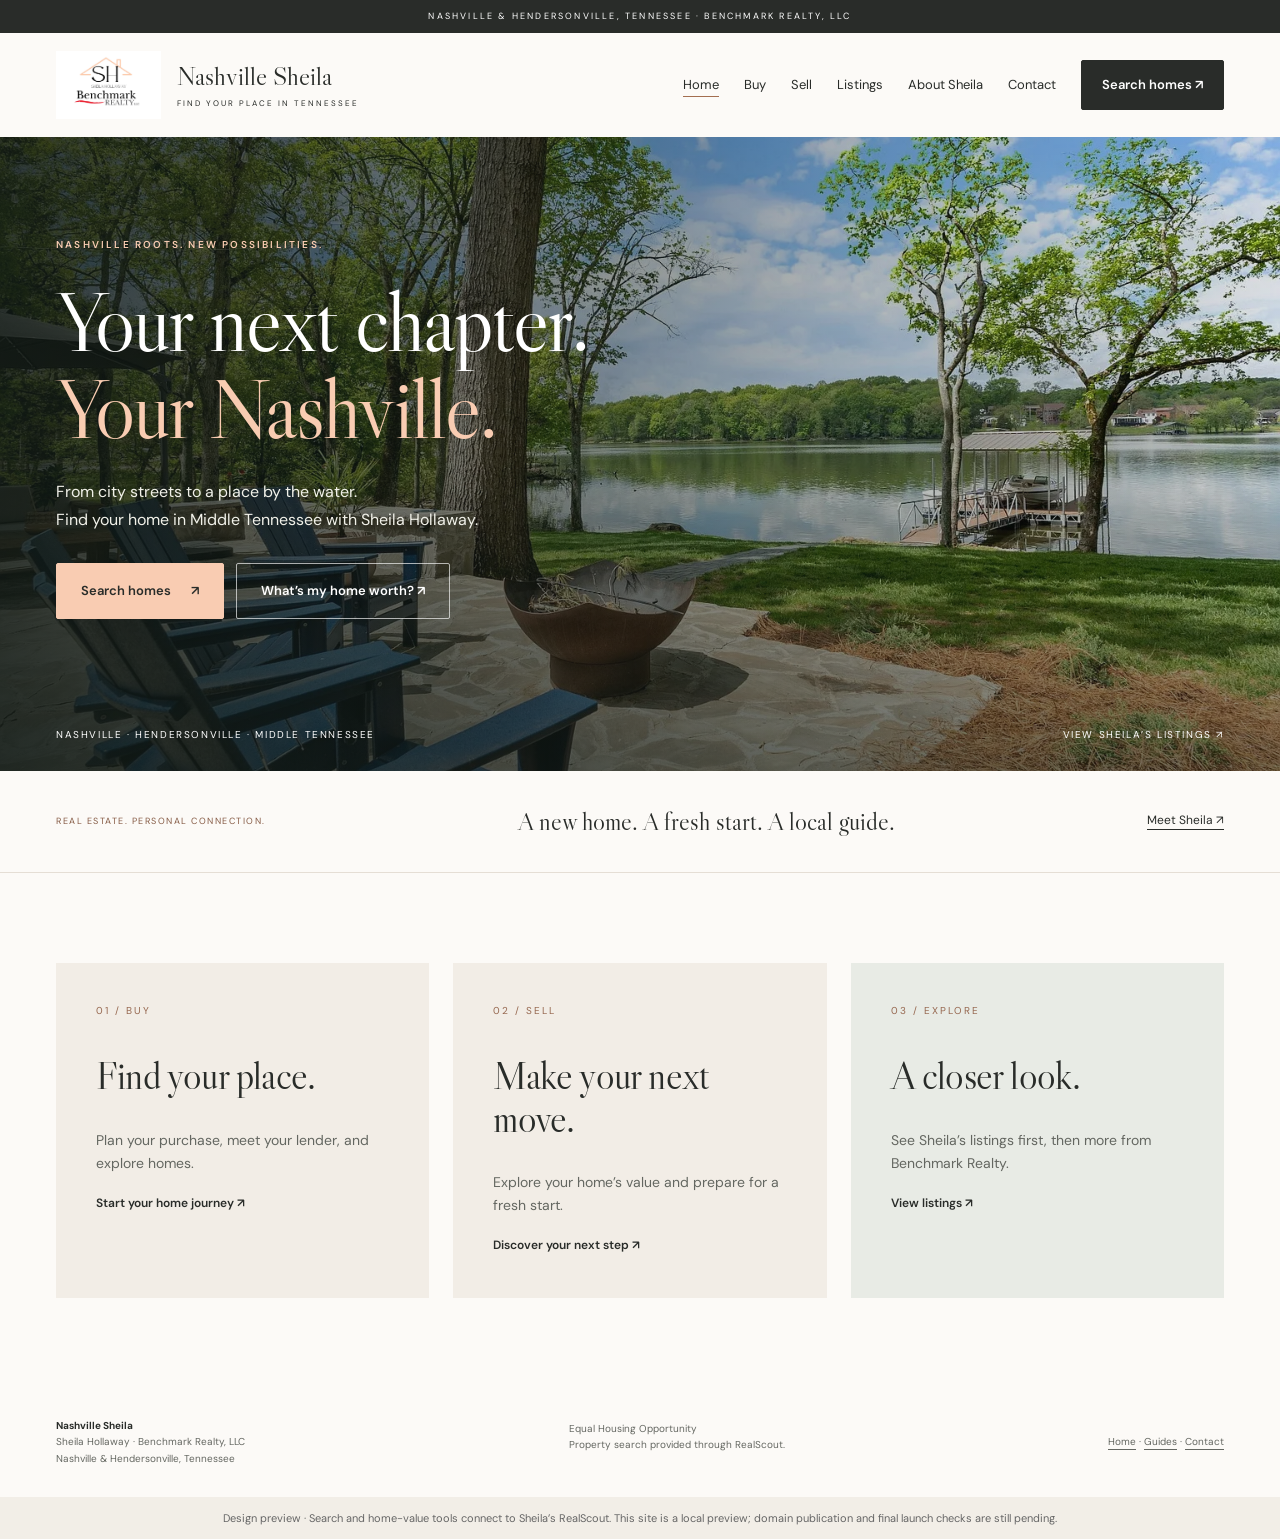
==== website/index.html @ b45bdb60 "Add Nashville Sheila website and WordPress theme source" ====
<!doctype html>
<html lang="en"><head><meta charset="utf-8"><meta name="viewport" content="width=device-width, initial-scale=1"><meta name="description" content="Explore Nashville and Hendersonville real estate with Sheila Hollaway of Benchmark Realty. Start your home search with RealScout."><title>Nashville Sheila | Nashville & Hendersonville Real Estate</title><link rel="stylesheet" href="style.css"><script src="https://em.realscout.com/widgets/realscout-web-components.umd.js" type="module"></script></head>
<body><a class="skip" href="#main">Skip to content</a>
<div class="topline">Nashville & Hendersonville, Tennessee · Benchmark Realty, LLC</div>
<header class="header wrap"><a class="brand" href="index.html" aria-label="Nashville Sheila home"><img src="assets/sheila-hollaway-benchmark-logo.jpg" alt="Sheila Hollaway, Benchmark Realty LLC"><span class="brand-name">Nashville Sheila<small>Find your place in Tennessee</small></span></a><nav class="nav" aria-label="Main navigation"><a href="index.html" aria-current="page">Home</a><a href="buy.html">Buy</a><a href="sell.html">Sell</a><a href="listings.html">Listings</a><a href="about.html">About Sheila</a><a href="contact.html">Contact</a><a class="button" href="search.html">Search homes ↗</a></nav></header>
<main id="main"><section class="hero modern-hero"><img class="hero-backdrop" src="assets/lakefront.webp" alt="Lakeside patio with blue chairs, mature trees, and a dock in Middle Tennessee" width="1536" height="1152" fetchpriority="high"><div class="hero-shade"></div><div class="hero-content wrap"><span class="eyebrow">Nashville roots. New possibilities.</span><h1>Your next chapter.<br><em>Your Nashville.</em></h1><p>From city streets to a place by the water.<br>Find your home in Middle Tennessee with Sheila Hollaway.</p><div class="actions"><a class="button light" href="search.html">Search homes <span aria-hidden="true">↗</span></a><a class="button hero-outline" href="sell.html">What’s my home worth? ↗</a></div></div><div class="hero-bottom wrap"><span>Nashville · Hendersonville · Middle Tennessee</span><a href="listings.html">View Sheila’s listings ↗</a></div></section><div class="welcome-strip wrap"><span>REAL ESTATE. PERSONAL CONNECTION.</span><p>A new home. A fresh start. A local guide.</p><a href="about.html">Meet Sheila ↗</a></div><section class="section wrap home-paths"><a class="place" href="buy.html"><span class="number">01 / BUY</span><h2>Find your place.</h2><p>Plan your purchase, meet your lender, and explore homes.</p><span class="textlink">Start your home journey ↗</span></a><a class="place" href="sell.html"><span class="number">02 / SELL</span><h2>Make your next move.</h2><p>Explore your home’s value and prepare for a fresh start.</p><span class="textlink">Discover your next step ↗</span></a><a class="place" href="listings.html"><span class="number">03 / EXPLORE</span><h2>A closer look.</h2><p>See Sheila’s listings first, then more from Benchmark Realty.</p><span class="textlink">View listings ↗</span></a></section></main><footer class="footer wrap"><div><strong>Nashville Sheila</strong><br>Sheila Hollaway · Benchmark Realty, LLC<br>Nashville & Hendersonville, Tennessee</div><p>Equal Housing Opportunity<br>Property search provided through RealScout.</p><div class="footer-pages"><a href="index.html">Home</a> · <a href="guides.html">Guides</a> · <a href="contact.html">Contact</a></div></footer>
<div class="preview-note">Design preview · Search and home-value tools connect to Sheila’s RealScout. This site is a local preview; domain publication and final launch checks are still pending.</div>
</body></html>
---- website/style.css ----
/*
Theme Name: Nashville Sheila
Author: Sheila Hollaway
Description: A warm, responsive real estate theme for Nashville Sheila with RealScout search links.
Version: 1.0.0
Text Domain: nashville-sheila
*/
@import url('https://fonts.googleapis.com/css2?family=DM+Sans:wght@400;500;600;700&family=Libre+Caslon+Display&display=swap');
:root{--ink:#262b29;--muted:#626963;--peach:#f9ccb2;--paper:#faf8f4;--line:#deded5;--red:#ed1934}*{box-sizing:border-box}html{scroll-behavior:smooth;scroll-padding-top:100px}body{margin:0;background:var(--paper);color:var(--ink);font-family:'DM Sans',Arial,sans-serif;font-size:16px;line-height:1.65}a{color:inherit}button,a{-webkit-tap-highlight-color:transparent}a:focus-visible,button:focus-visible{outline:3px solid #a34321;outline-offset:5px}.skip{position:absolute;top:-100px;left:20px;background:white;padding:10px;z-index:20}.skip:focus{top:10px}.wrap{max-width:1240px;margin:auto;padding:0 48px}.topline{background:var(--ink);color:#fff;text-align:center;padding:7px 15px;font-size:10px;letter-spacing:2px;text-transform:uppercase}.header{display:flex;align-items:center;justify-content:space-between;gap:30px;padding-top:17px;padding-bottom:17px;background:var(--paper)}.brand{display:flex;align-items:center;gap:16px;text-decoration:none}.brand img{width:120px;height:72px;object-fit:contain;background:white}.brand-name{font-family:'Libre Caslon Display',Georgia,serif;font-size:25px;line-height:1.1}.brand-name small{display:block;font:9px 'DM Sans',Arial,sans-serif;letter-spacing:2px;margin-top:8px;text-transform:uppercase}.nav{display:flex;align-items:center;gap:26px;font-size:12px}.nav a{text-decoration:none}.nav a:hover{text-decoration:underline}.button{display:inline-flex;justify-content:center;align-items:center;gap:25px;padding:14px 23px;border:1px solid var(--ink);background:var(--ink);color:#fff;text-decoration:none!important;font-size:12px;font-weight:600;transition:background .2s,transform .2s}.button:hover{background:#414c44;transform:translateY(-2px)}.button.light{background:var(--peach);color:var(--ink);border-color:var(--peach)}.button.outline{background:transparent;color:var(--ink)}.eyebrow{font-size:10px;font-weight:600;letter-spacing:2.5px;text-transform:uppercase;display:block;margin-bottom:20px}.hero{display:grid;grid-template-columns:1.05fr 1fr;gap:54px;align-items:center;padding-top:48px;padding-bottom:65px}h1,h2,h3,p{margin-top:0}h1,h2,h3{font-family:'Libre Caslon Display',Georgia,serif;font-weight:400;line-height:1.05}h1{font-size:clamp(48px,5.4vw,78px);letter-spacing:-1.5px;margin-bottom:25px}h1 em{font-style:normal;color:#96674f}h2{font-size:clamp(36px,4vw,54px);letter-spacing:-.8px}h3{font-size:32px;margin-bottom:16px}.intro{color:var(--muted);max-width:440px;font-size:14px;line-height:1.9}.actions{display:flex;flex-wrap:wrap;gap:12px;margin:28px 0 22px}.small{font-size:11px;color:var(--muted)}.hero-art{position:relative;background:#ecd8c6;min-height:440px;overflow:hidden;border-radius:180px 180px 0 0}.hero-art svg{display:block;width:100%;height:440px}.art-caption{position:absolute;bottom:20px;left:22px;right:22px;display:flex;justify-content:space-between;align-items:center;background:rgba(250,248,244,.96);padding:15px 18px;font-size:11px}.art-caption strong{font-family:'Libre Caslon Display',Georgia,serif;font-size:22px;font-weight:400}.search-strip{background:var(--ink);color:#fff;padding:27px 0}.search-inner{display:flex;justify-content:space-between;align-items:center;gap:30px}.search-inner p{margin:0;color:#c8cec9;font-size:12px}.search-inner h3{font-size:28px;margin-bottom:4px}.section{padding-top:85px;padding-bottom:85px}.section-head{display:flex;align-items:end;justify-content:space-between;gap:40px;margin-bottom:35px}.section-head h2{margin-bottom:0}.section-head p{max-width:320px;color:var(--muted);font-size:13px;margin:0}.communities{display:grid;grid-template-columns:1fr 1fr;gap:24px}.place{border:1px solid var(--line);padding:35px;background:#fff}.place .number{font-size:10px;letter-spacing:2px;color:#96674f;display:block;margin-bottom:35px}.place p{max-width:420px;font-size:14px;color:var(--muted)}.textlink{display:inline-block;text-underline-offset:6px;font-size:12px;font-weight:600}.place-footer{margin-top:30px;padding-top:18px;border-top:1px solid var(--line);display:flex;justify-content:space-between;font-size:10px;letter-spacing:1px;text-transform:uppercase}.seller{background:#f1e3d8}.seller-grid{display:grid;grid-template-columns:1fr 1fr;gap:80px;align-items:center}.seller p{color:#5c625c;font-size:14px}.steps{border-top:1px solid #cfc0b3}.step{display:grid;grid-template-columns:32px 1fr;gap:15px;padding:22px 0;border-bottom:1px solid #cfc0b3}.step span{font-size:11px;color:#926950}.step strong{font-size:14px;font-weight:500}.step p{margin:5px 0 0;font-size:12px}.about{display:grid;grid-template-columns:.8fr 1fr;gap:90px;align-items:center}.logo-panel{background:#fff;padding:35px 10px;border:1px solid var(--line)}.logo-panel img{width:100%;height:auto;display:block}.about p{font-size:14px;color:var(--muted)}.signature{font-family:'Libre Caslon Display',Georgia,serif;font-size:30px;color:var(--ink);margin-top:25px}.closing{background:var(--ink);color:white;text-align:center;padding:65px 25px}.closing h2{max-width:650px;margin:0 auto 20px}.closing p{color:#d0d6d1;font-size:14px}.footer{padding-top:30px;padding-bottom:30px;display:flex;justify-content:space-between;align-items:center;gap:25px;font-size:10px;color:var(--muted)}.footer strong{color:var(--ink)}.footer a{text-underline-offset:4px}.preview-note{background:#f2eee7;padding:12px 25px;text-align:center;color:#666;font-size:11px} @media(min-width:1500px){.hero{padding-top:70px;padding-bottom:80px}}@media(max-width:900px){.wrap{padding-left:25px;padding-right:25px}.brand-name{display:none}.nav{gap:18px}.hero{gap:30px}.hero-art,.hero-art svg{min-height:380px;height:380px}.seller-grid,.about{gap:35px}.section{padding-top:60px;padding-bottom:60px}}@media(max-width:620px){.header{flex-wrap:wrap;gap:12px}.brand img{width:100px;height:58px}.nav{gap:15px;font-size:11px}.nav .button{display:none}.hero{grid-template-columns:1fr;padding-top:30px;gap:25px}h1{font-size:56px}.hero-art,.hero-art svg{height:330px;min-height:330px}.search-inner,.section-head{display:block}.search-inner .button{margin-top:18px}.section-head p{margin-top:20px}.communities,.seller-grid,.about{grid-template-columns:1fr}.place{padding:28px}.about{gap:30px}.logo-panel{max-width:400px}.footer{display:block}.footer p{margin:10px 0}.topline{font-size:8px}.art-caption{font-size:10px}.art-caption strong{font-size:19px}}@media(prefers-reduced-motion:reduce){html{scroll-behavior:auto}*{transition:none!important}}
.widget-panel{padding:30px;background:white;border:1px solid var(--line);margin:25px 0 15px;min-height:190px}.valuation-panel{min-width:0;background:#fff;padding:25px;border:1px solid #ded2c6}.valuation-panel .small{margin:20px 0 0}.embedded-search{padding-bottom:20px}realscout-advanced-search{display:block;--rs-as-button-text-color:#ffffff;--rs-as-background-color:#ffffff;--rs-as-button-color:#262b29;--rs-as-widget-width:100% !important}realscout-home-value{display:block;--rs-hvw-background-color:#ffffff;--rs-hvw-title-color:#262b29;--rs-hvw-subtitle-color:#626963;--rs-hvw-input-text-color:#262b29;--rs-hvw-primary-button-text-color:#ffffff;--rs-hvw-primary-button-color:#262b29;--rs-hvw-secondary-button-text-color:#262b29;--rs-hvw-secondary-button-color:#f9ccb2;--rs-hvw-widget-width:auto} @media(max-width:620px){.widget-panel,.valuation-panel{padding:15px}}


.hero-art .hero-photo{display:block;width:100%;height:440px;object-fit:cover;object-position:55% center}.portrait-panel{background:#fff;border:1px solid var(--line);overflow:hidden}.portrait-panel img{display:block;width:100%;height:430px;object-fit:cover;object-position:center}.portrait-caption{padding:18px 22px;font-family:Georgia,serif;font-size:22px;border-top:1px solid var(--line)}.portrait-caption span{display:block;font:11px Arial,sans-serif;letter-spacing:1px;margin-top:7px;color:var(--muted)}@media(max-width:900px){.hero-art .hero-photo{height:380px}.portrait-panel img{height:350px}}@media(max-width:620px){.hero-art .hero-photo{height:330px}}

.buyers-section{border-bottom:1px solid var(--line)}.buyers-grid{display:grid;grid-template-columns:1fr 1fr;gap:60px;align-items:start}.buyer-copy p,.lender-card p{font-size:14px;color:var(--muted)}.buyer-copy{padding-top:20px}.lender-card{padding:35px;background:#f1e3d8;border:1px solid #ded2c6}.lender-card h3{font-size:38px;margin-bottom:8px}.lender-role{font-size:11px!important;letter-spacing:1px;text-transform:uppercase}.lender-pending{border-top:1px solid #cfc0b3;padding-top:18px;font-size:12px!important}.nav{gap:19px}@media(max-width:700px){.buyers-grid{grid-template-columns:1fr;gap:25px}.nav{flex-wrap:wrap;gap:14px}.lender-card{padding:26px}}

.lender-contact{border-top:1px solid #cfc0b3;padding-top:18px}.lender-contact a:not(.button){text-underline-offset:4px;overflow-wrap:anywhere}.lender-contact .small{margin:12px 0 0;font-size:11px}
.listing-showcase{border-bottom:1px solid var(--line)}realscout-office-listings{display:block;--rs-listing-divider-color:#deded5;width:100%;min-height:100px}.guide-grid{display:grid;grid-template-columns:1fr 1fr;gap:25px}.guide-card{background:white;border:1px solid var(--line)}.guide-card img{display:block;width:100%;height:auto}.guide-card>div{padding:30px}.guide-card p{font-size:14px;color:var(--muted)}.guide-card h3{font-size:34px}.download-link{display:block;font-size:12px;margin-top:16px;text-underline-offset:5px}.guide-note{max-width:950px;margin-top:20px}.resource-details{margin-top:35px;border-top:1px solid var(--line)}details{border-bottom:1px solid var(--line);padding:20px 0}summary{cursor:pointer;font-size:17px;font-weight:500}details p{max-width:850px;font-size:14px;margin:15px 0}details a{font-size:12px;text-underline-offset:4px}.credential{border-left:3px solid var(--peach);padding-left:15px;color:var(--ink)!important}.client-stories{background:#f1e3d8}.client-stories blockquote{font-family:'Libre Caslon Display',Georgia,serif;font-size:clamp(30px,4vw,51px);line-height:1.2;margin:0;max-width:850px}.review-author{font-size:12px;margin:22px 0 40px}.recognition-row{display:grid;grid-template-columns:repeat(3,1fr);gap:30px;border-top:1px solid #cfc0b3;padding-top:28px}.recognition-row span{display:block;font-size:11px;margin-bottom:8px;color:#96674f}.recognition-row strong{font-size:13px;font-weight:500;line-height:1.6;display:block}.contact-section{display:grid;grid-template-columns:1.15fr 1fr;gap:65px;align-items:center}.contact-section p{font-size:14px;color:var(--muted)}.contact-card{font-style:normal;background:white;border:1px solid var(--line);padding:35px;overflow-wrap:anywhere}.contact-card>strong{display:block;font-family:'Libre Caslon Display',Georgia,serif;font-size:34px;font-weight:400}.contact-card>span{display:block;margin-bottom:22px;font-size:12px}.contact-card>a{display:block;margin-bottom:10px;text-underline-offset:4px;font-size:14px}.contact-card p{margin-top:25px}.social-links{display:flex;gap:16px;flex-wrap:wrap;font-size:11px}.nav{flex-wrap:wrap;justify-content:flex-end;gap:15px}.brand{flex-shrink:0}.header{gap:20px}.brand-name{font-size:23px}@media(max-width:1000px){.brand-name{display:none}}@media(max-width:700px){.guide-grid,.contact-section,.recognition-row{grid-template-columns:1fr}.contact-section{gap:25px}.recognition-row{gap:20px}.guide-card>div,.contact-card{padding:25px}.header{align-items:flex-start}.nav{flex:1;gap:12px;font-size:11px}}

realscout-your-listings{display:block;--rs-listing-divider-color:#deded5;width:100%;min-height:100px}.listing-group h3{font-size:32px}.office-listing-group{margin-top:48px;padding-top:32px;border-top:1px solid var(--line)}
/* Modern Nashville homepage */
:root{--ink:#292c29;--paper:#fcfaf7;--muted:#646761;--line:#e5ded5}
.wrap{max-width:1320px;padding-left:56px;padding-right:56px}
.header{max-width:1440px;padding-top:18px;padding-bottom:18px}
.brand img{width:105px;height:68px}.brand-name{font-size:26px}.brand-name small{font-size:8px}
.nav{gap:25px;font-size:13px}.nav .button{padding:13px 20px}
.topline{padding:9px;font-size:9px;letter-spacing:2.2px}
.button{padding:16px 24px;font-size:13px;gap:20px;border-radius:2px}
.eyebrow{font-size:10px;letter-spacing:2.2px;color:#855a44}
h2{font-size:clamp(38px,4.4vw,61px);line-height:1.08}
.section{padding-top:90px;padding-bottom:90px}
.section-head{margin-bottom:45px;gap:65px}.section-head p{font-size:14px;line-height:1.8}
.modern-hero{position:relative;display:block;padding:0;min-height:620px;isolation:isolate;color:white;overflow:hidden}
.hero-backdrop{position:absolute;inset:0;z-index:-3;width:100%;height:100%;object-fit:cover;object-position:center 58%}
.hero-shade{position:absolute;inset:0;z-index:-2;background:linear-gradient(90deg,rgba(17,26,22,.84),rgba(17,26,22,.32) 65%,rgba(17,26,22,.12)),linear-gradient(0deg,rgba(17,26,22,.5),transparent 45%)}
.hero-content{padding-top:100px;padding-bottom:130px}
.hero-content .eyebrow{color:var(--peach);margin-bottom:25px}
.hero-content h1{font-size:clamp(56px,6.6vw,94px);line-height:1.02;letter-spacing:-2px;margin-bottom:27px}
.hero-content h1 em{color:var(--peach)}
.hero-content p{font-size:16px;line-height:1.8;color:#f1f1e9;max-width:540px}
.hero-outline{background:transparent;border-color:#ffffffa6;color:#fff}
.hero-outline:hover{background:#ffffff20}
.hero-bottom{position:absolute;bottom:27px;left:0;right:0;display:flex;justify-content:space-between;gap:25px;font-size:10px;text-transform:uppercase;letter-spacing:1.6px}
.hero-bottom a{color:#fff;text-decoration:none}
.welcome-strip{display:flex;align-items:center;justify-content:space-between;gap:25px;padding-top:30px;padding-bottom:30px;border-bottom:1px solid var(--line)}
.welcome-strip>span{font-size:9px;letter-spacing:1.5px;color:#855a44}.welcome-strip p{font-family:'Libre Caslon Display',Georgia,serif;font-size:25px;margin:0}.welcome-strip a{font-size:12px;text-underline-offset:5px;white-space:nowrap}
.listing-showcase{padding-top:75px}.listing-group h3{font-family:'DM Sans',Arial,sans-serif;font-size:15px;font-weight:500;letter-spacing:.4px;margin-bottom:25px}
.office-listing-group{margin-top:45px}
.about{grid-template-columns:1fr 1fr;gap:80px}
.portrait-panel{border:0;background:#f0e5dc;box-shadow:18px 18px 0 #f1e7dc}
.portrait-panel img{height:480px;object-fit:cover}
.portrait-caption{padding:20px 28px;background:white;border:0}
.about p{font-size:15px;line-height:1.85}.personal-quote{padding:25px 0;border-top:1px solid var(--line);margin-top:25px}
.personal-quote blockquote{font-family:'Libre Caslon Display',Georgia,serif;font-size:27px;line-height:1.25;margin:0 0 12px}.personal-quote span{font-size:11px;color:var(--muted)}
.embedded-search{background:#f3eee7;max-width:1208px;padding:55px;margin:30px auto 0}
.embedded-search h2{margin-bottom:20px}.embedded-search .intro{max-width:650px}
.widget-panel{border:0;padding:25px;box-shadow:0 8px 28px #292c2906}
.buyers-grid{gap:45px;align-items:stretch}.buyer-copy{padding-top:0}
.buyer-image{display:block;margin-bottom:26px;overflow:hidden}
.buyer-image img{display:block;width:100%;height:210px;object-fit:cover}
.lender-card{padding:40px;background:#f2e4d9;border:0;border-top:4px solid var(--peach)}
.lender-card .eyebrow{margin-top:10px}
.seller{background:#f0e2d6}.seller-grid{gap:60px}
.seller .actions{align-items:center}.seller p{font-size:15px;line-height:1.8}
.valuation-panel{border:0;padding:30px;box-shadow:0 15px 50px #292c2909}
.communities{gap:28px}.place{padding:40px;border:0;background:#f2ede6}
.place:last-child{background:#e8ebe5}.place h3{font-size:40px}
.guide-card{border:0;box-shadow:0 8px 25px #292c2906}.guide-card>div{padding:35px}.guide-grid{gap:30px}
.client-stories{background:var(--ink);color:var(--paper)}.client-stories .eyebrow,.recognition-row span{color:var(--peach)}
.client-stories .section{padding-top:65px;padding-bottom:65px}.recognition-row{border-color:#ffffff30}
.contact-card{border:0;border-top:4px solid var(--peach);background:#f1ece5}
.closing{background:#eee1d5;color:var(--ink);padding:75px 25px}.closing p{color:var(--muted)}.closing .button{background:var(--ink);color:white;border-color:var(--ink)}
@media(max-width:1000px){.wrap{padding-left:30px;padding-right:30px}.brand-name{display:none}.nav{gap:18px}.hero-content{padding-top:85px}.modern-hero{min-height:590px}.welcome-strip>span{display:none}.about{gap:45px}.portrait-panel img{height:400px}.embedded-search{margin-left:30px;margin-right:30px}.seller-grid{gap:30px}}
@media(max-width:700px){.header{align-items:center;gap:18px;flex-wrap:wrap}.brand img{width:85px;height:56px}.nav{gap:14px;flex:1;font-size:12px}.nav .button{display:none}.topline{font-size:8px;letter-spacing:1.1px}.wrap{padding-left:24px;padding-right:24px}.modern-hero{min-height:570px}.hero-content{padding-top:75px;padding-bottom:105px}.hero-content h1{font-size:61px;letter-spacing:-1.5px}.hero-content p{font-size:14px}.hero-content .actions{flex-direction:column;align-items:flex-start;gap:12px}.hero-shade{background:linear-gradient(90deg,#111a16d9,#111a1673)}.hero-bottom{font-size:8px;letter-spacing:1px}.hero-bottom a{display:none}.welcome-strip{padding-top:22px;padding-bottom:22px}.welcome-strip p{font-size:21px;line-height:1.2}.welcome-strip a{font-size:11px}.section{padding-top:60px;padding-bottom:60px}.section-head{display:block;margin-bottom:30px}.section-head p{margin-top:20px;max-width:100%}.about,.seller-grid,.communities{grid-template-columns:1fr}.portrait-panel img{height:380px}.portrait-panel{margin-right:12px}.about{gap:45px}.embedded-search{margin:10px 16px 0;padding:30px 20px}.embedded-search h2{font-size:38px}.widget-panel{padding:15px}.lender-card{padding:28px}.place{padding:30px}.hero-backdrop{object-position:60% center}.valuation-panel{padding:20px}.footer{font-size:11px}.buyer-image img{height:auto}}
@media(max-width:380px){.hero-content h1{font-size:51px}.nav{gap:10px;font-size:11px}.hero-bottom{font-size:7px}}

/* Separate page navigation and compact homepage */
.nav a[aria-current="page"]{text-decoration:underline;text-underline-offset:7px;text-decoration-color:#a36e50}
.home-paths{display:grid;grid-template-columns:repeat(3,1fr);gap:24px}
.home-paths>a{text-decoration:none;display:block}
.home-paths h2{font-size:39px}
.home-paths .place{transition:transform .2s,box-shadow .2s}
.home-paths .place:hover{transform:translateY(-4px);box-shadow:0 12px 28px #292c2910}
.page-heading{font-size:clamp(38px,4.4vw,61px);line-height:1.08;letter-spacing:-.8px;margin-bottom:25px}
.section-head .page-heading{margin-bottom:0}
.page-resource-link{padding-top:30px;padding-bottom:40px}
.footer-pages a{white-space:nowrap}
main>.embedded-search{margin-bottom:70px}
@media(max-width:900px){.home-paths{grid-template-columns:1fr}.home-paths .place .number{margin-bottom:20px}.nav{gap:15px}}
@media(max-width:700px){.nav{gap:12px}.page-heading{font-size:42px}.home-paths h2{font-size:36px}}
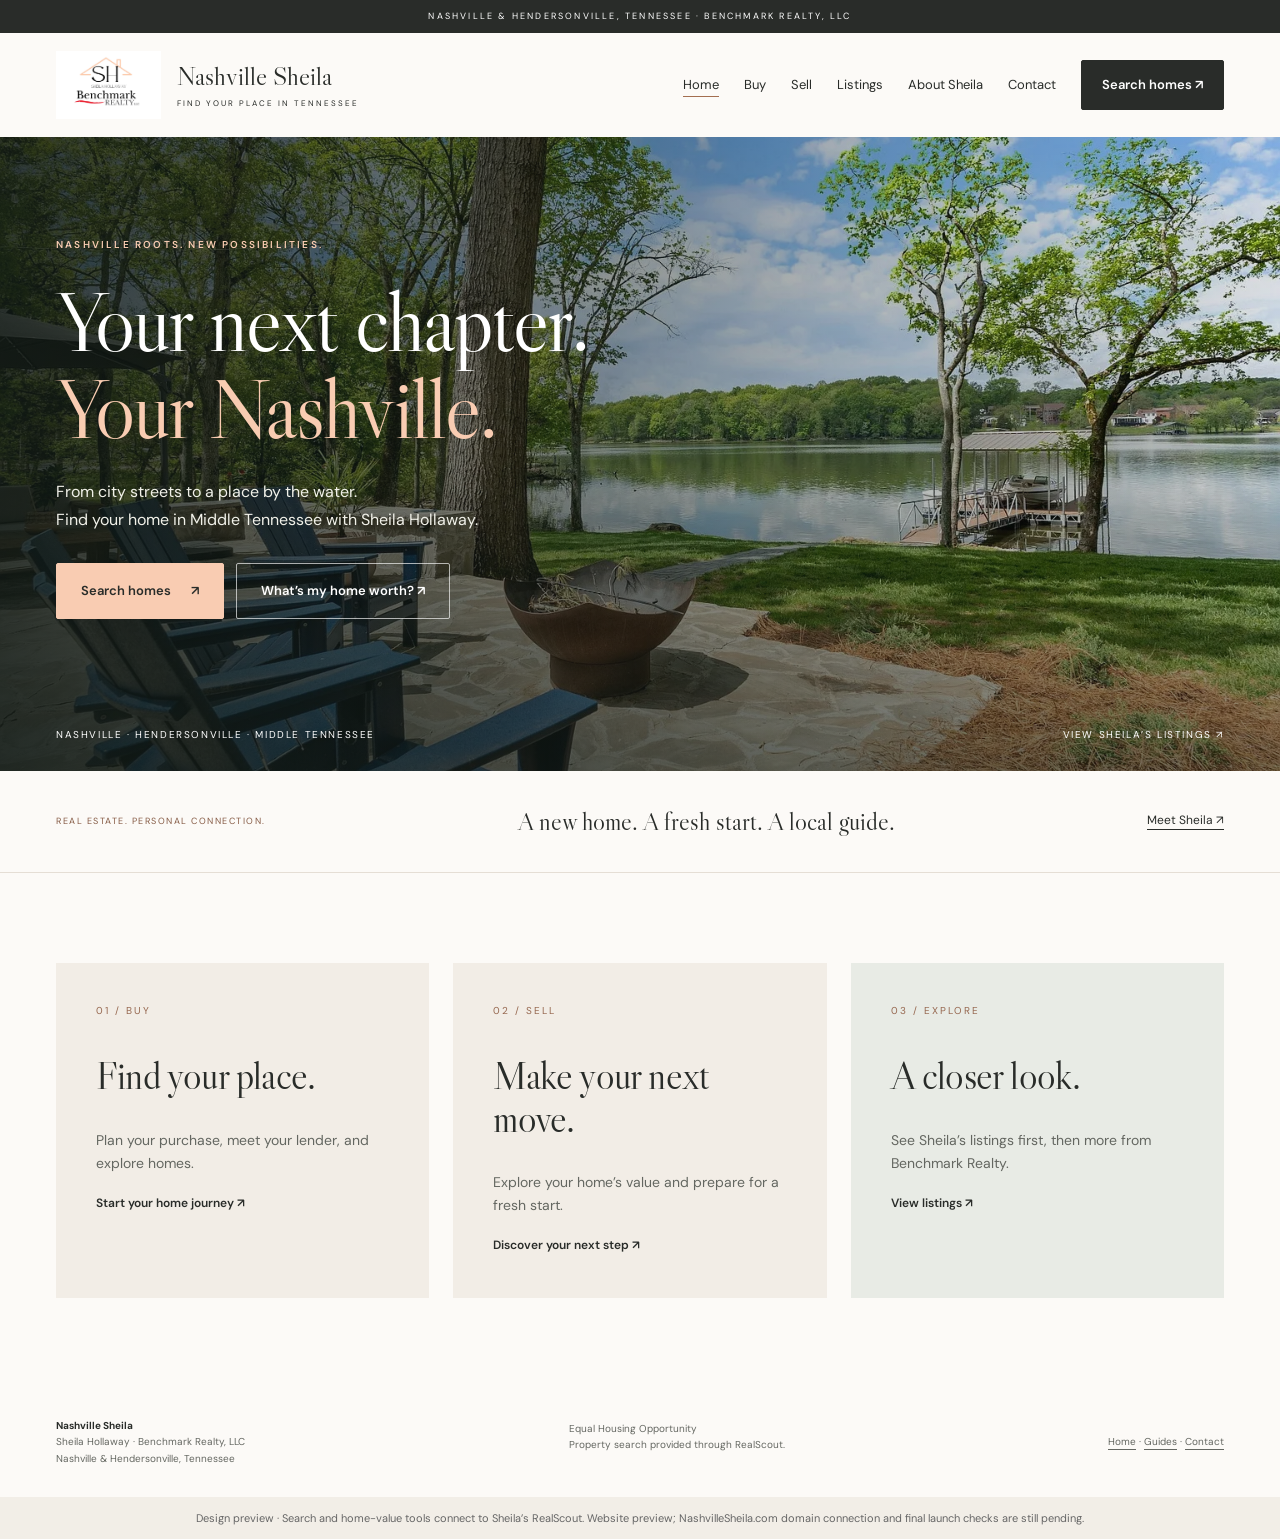
==== commit 769557bd: "Document AWS hosting and update preview launch notice" ====
--- a/website/index.html
+++ b/website/index.html
@@ -4,5 +4,5 @@
 <div class="topline">Nashville & Hendersonville, Tennessee · Benchmark Realty, LLC</div>
 <header class="header wrap"><a class="brand" href="index.html" aria-label="Nashville Sheila home"><img src="assets/sheila-hollaway-benchmark-logo.jpg" alt="Sheila Hollaway, Benchmark Realty LLC"><span class="brand-name">Nashville Sheila<small>Find your place in Tennessee</small></span></a><nav class="nav" aria-label="Main navigation"><a href="index.html" aria-current="page">Home</a><a href="buy.html">Buy</a><a href="sell.html">Sell</a><a href="listings.html">Listings</a><a href="about.html">About Sheila</a><a href="contact.html">Contact</a><a class="button" href="search.html">Search homes ↗</a></nav></header>
 <main id="main"><section class="hero modern-hero"><img class="hero-backdrop" src="assets/lakefront.webp" alt="Lakeside patio with blue chairs, mature trees, and a dock in Middle Tennessee" width="1536" height="1152" fetchpriority="high"><div class="hero-shade"></div><div class="hero-content wrap"><span class="eyebrow">Nashville roots. New possibilities.</span><h1>Your next chapter.<br><em>Your Nashville.</em></h1><p>From city streets to a place by the water.<br>Find your home in Middle Tennessee with Sheila Hollaway.</p><div class="actions"><a class="button light" href="search.html">Search homes <span aria-hidden="true">↗</span></a><a class="button hero-outline" href="sell.html">What’s my home worth? ↗</a></div></div><div class="hero-bottom wrap"><span>Nashville · Hendersonville · Middle Tennessee</span><a href="listings.html">View Sheila’s listings ↗</a></div></section><div class="welcome-strip wrap"><span>REAL ESTATE. PERSONAL CONNECTION.</span><p>A new home. A fresh start. A local guide.</p><a href="about.html">Meet Sheila ↗</a></div><section class="section wrap home-paths"><a class="place" href="buy.html"><span class="number">01 / BUY</span><h2>Find your place.</h2><p>Plan your purchase, meet your lender, and explore homes.</p><span class="textlink">Start your home journey ↗</span></a><a class="place" href="sell.html"><span class="number">02 / SELL</span><h2>Make your next move.</h2><p>Explore your home’s value and prepare for a fresh start.</p><span class="textlink">Discover your next step ↗</span></a><a class="place" href="listings.html"><span class="number">03 / EXPLORE</span><h2>A closer look.</h2><p>See Sheila’s listings first, then more from Benchmark Realty.</p><span class="textlink">View listings ↗</span></a></section></main><footer class="footer wrap"><div><strong>Nashville Sheila</strong><br>Sheila Hollaway · Benchmark Realty, LLC<br>Nashville & Hendersonville, Tennessee</div><p>Equal Housing Opportunity<br>Property search provided through RealScout.</p><div class="footer-pages"><a href="index.html">Home</a> · <a href="guides.html">Guides</a> · <a href="contact.html">Contact</a></div></footer>
-<div class="preview-note">Design preview · Search and home-value tools connect to Sheila’s RealScout. This site is a local preview; domain publication and final launch checks are still pending.</div>
+<div class="preview-note">Design preview · Search and home-value tools connect to Sheila’s RealScout. Website preview; NashvilleSheila.com domain connection and final launch checks are still pending.</div>
 </body></html>
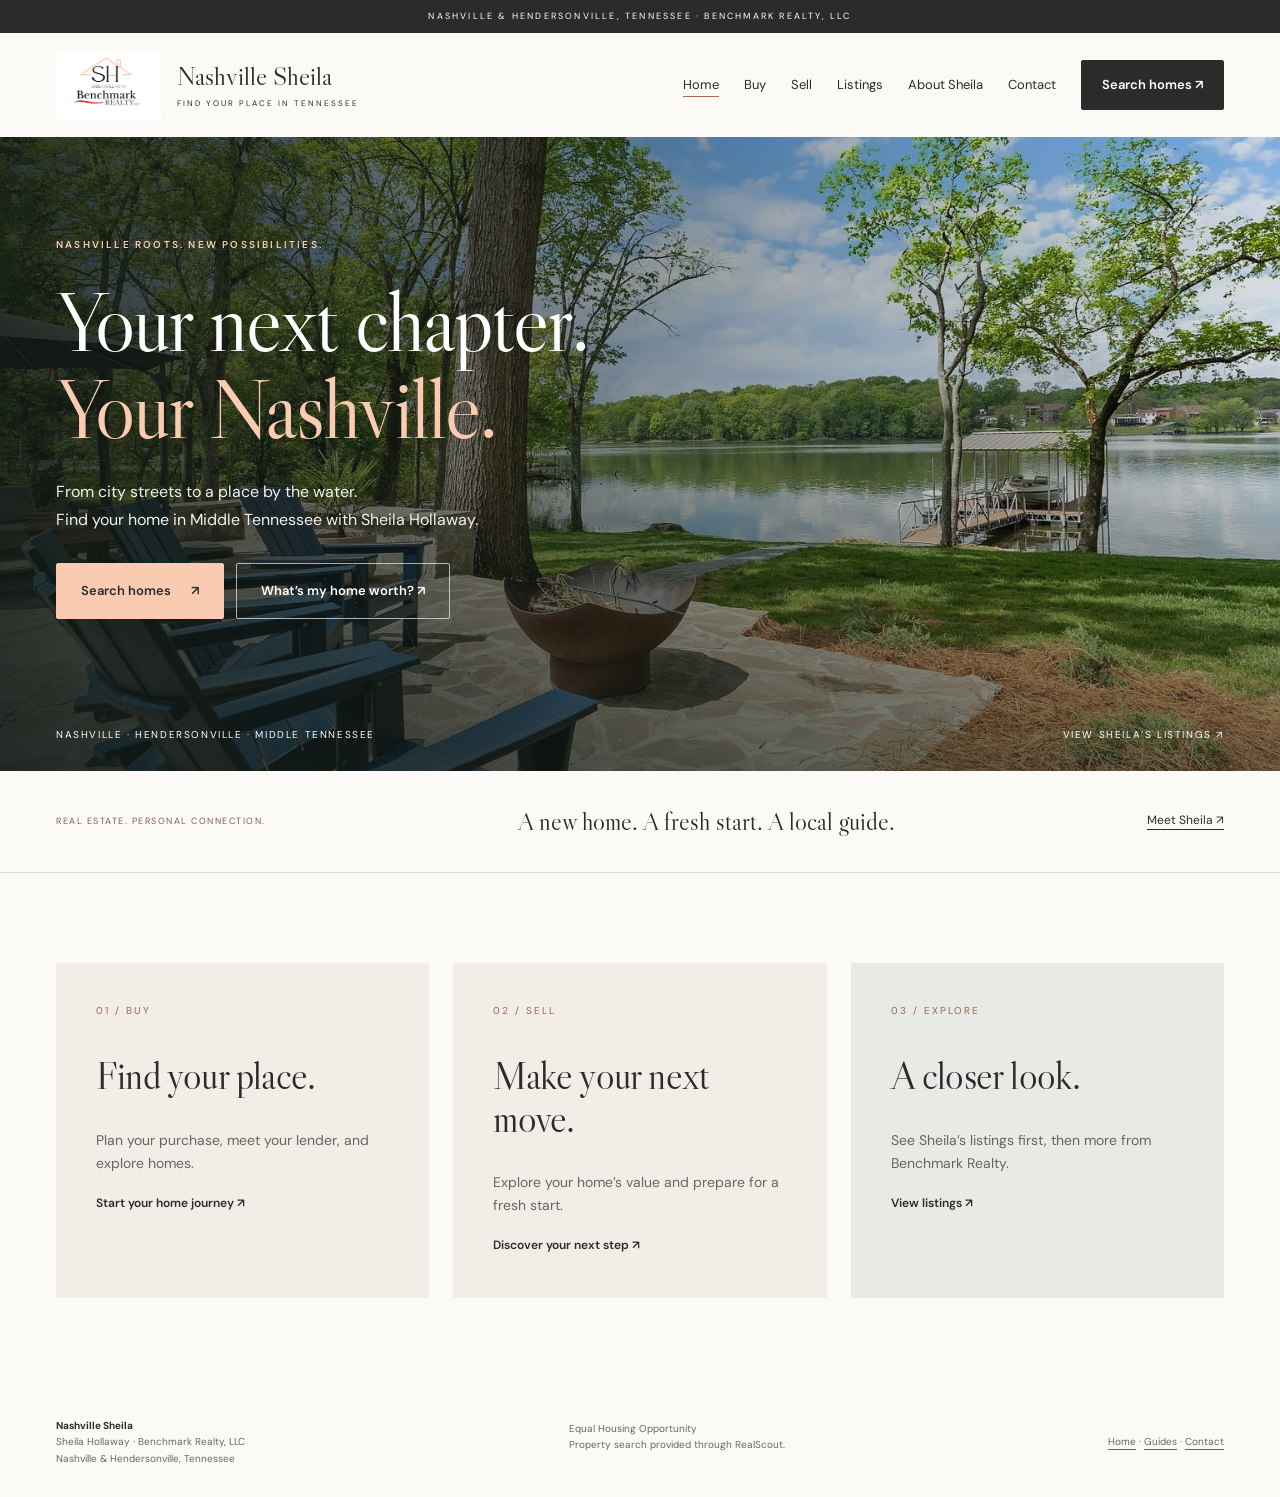
==== commit 239fe1e9: "Remove design preview notice from all website pages" ====
--- a/website/index.html
+++ b/website/index.html
@@ -4,5 +4,4 @@
 <div class="topline">Nashville & Hendersonville, Tennessee · Benchmark Realty, LLC</div>
 <header class="header wrap"><a class="brand" href="index.html" aria-label="Nashville Sheila home"><img src="assets/sheila-hollaway-benchmark-logo.jpg" alt="Sheila Hollaway, Benchmark Realty LLC"><span class="brand-name">Nashville Sheila<small>Find your place in Tennessee</small></span></a><nav class="nav" aria-label="Main navigation"><a href="index.html" aria-current="page">Home</a><a href="buy.html">Buy</a><a href="sell.html">Sell</a><a href="listings.html">Listings</a><a href="about.html">About Sheila</a><a href="contact.html">Contact</a><a class="button" href="search.html">Search homes ↗</a></nav></header>
 <main id="main"><section class="hero modern-hero"><img class="hero-backdrop" src="assets/lakefront.webp" alt="Lakeside patio with blue chairs, mature trees, and a dock in Middle Tennessee" width="1536" height="1152" fetchpriority="high"><div class="hero-shade"></div><div class="hero-content wrap"><span class="eyebrow">Nashville roots. New possibilities.</span><h1>Your next chapter.<br><em>Your Nashville.</em></h1><p>From city streets to a place by the water.<br>Find your home in Middle Tennessee with Sheila Hollaway.</p><div class="actions"><a class="button light" href="search.html">Search homes <span aria-hidden="true">↗</span></a><a class="button hero-outline" href="sell.html">What’s my home worth? ↗</a></div></div><div class="hero-bottom wrap"><span>Nashville · Hendersonville · Middle Tennessee</span><a href="listings.html">View Sheila’s listings ↗</a></div></section><div class="welcome-strip wrap"><span>REAL ESTATE. PERSONAL CONNECTION.</span><p>A new home. A fresh start. A local guide.</p><a href="about.html">Meet Sheila ↗</a></div><section class="section wrap home-paths"><a class="place" href="buy.html"><span class="number">01 / BUY</span><h2>Find your place.</h2><p>Plan your purchase, meet your lender, and explore homes.</p><span class="textlink">Start your home journey ↗</span></a><a class="place" href="sell.html"><span class="number">02 / SELL</span><h2>Make your next move.</h2><p>Explore your home’s value and prepare for a fresh start.</p><span class="textlink">Discover your next step ↗</span></a><a class="place" href="listings.html"><span class="number">03 / EXPLORE</span><h2>A closer look.</h2><p>See Sheila’s listings first, then more from Benchmark Realty.</p><span class="textlink">View listings ↗</span></a></section></main><footer class="footer wrap"><div><strong>Nashville Sheila</strong><br>Sheila Hollaway · Benchmark Realty, LLC<br>Nashville & Hendersonville, Tennessee</div><p>Equal Housing Opportunity<br>Property search provided through RealScout.</p><div class="footer-pages"><a href="index.html">Home</a> · <a href="guides.html">Guides</a> · <a href="contact.html">Contact</a></div></footer>
-<div class="preview-note">Design preview · Search and home-value tools connect to Sheila’s RealScout. Website preview; NashvilleSheila.com domain connection and final launch checks are still pending.</div>
 </body></html>
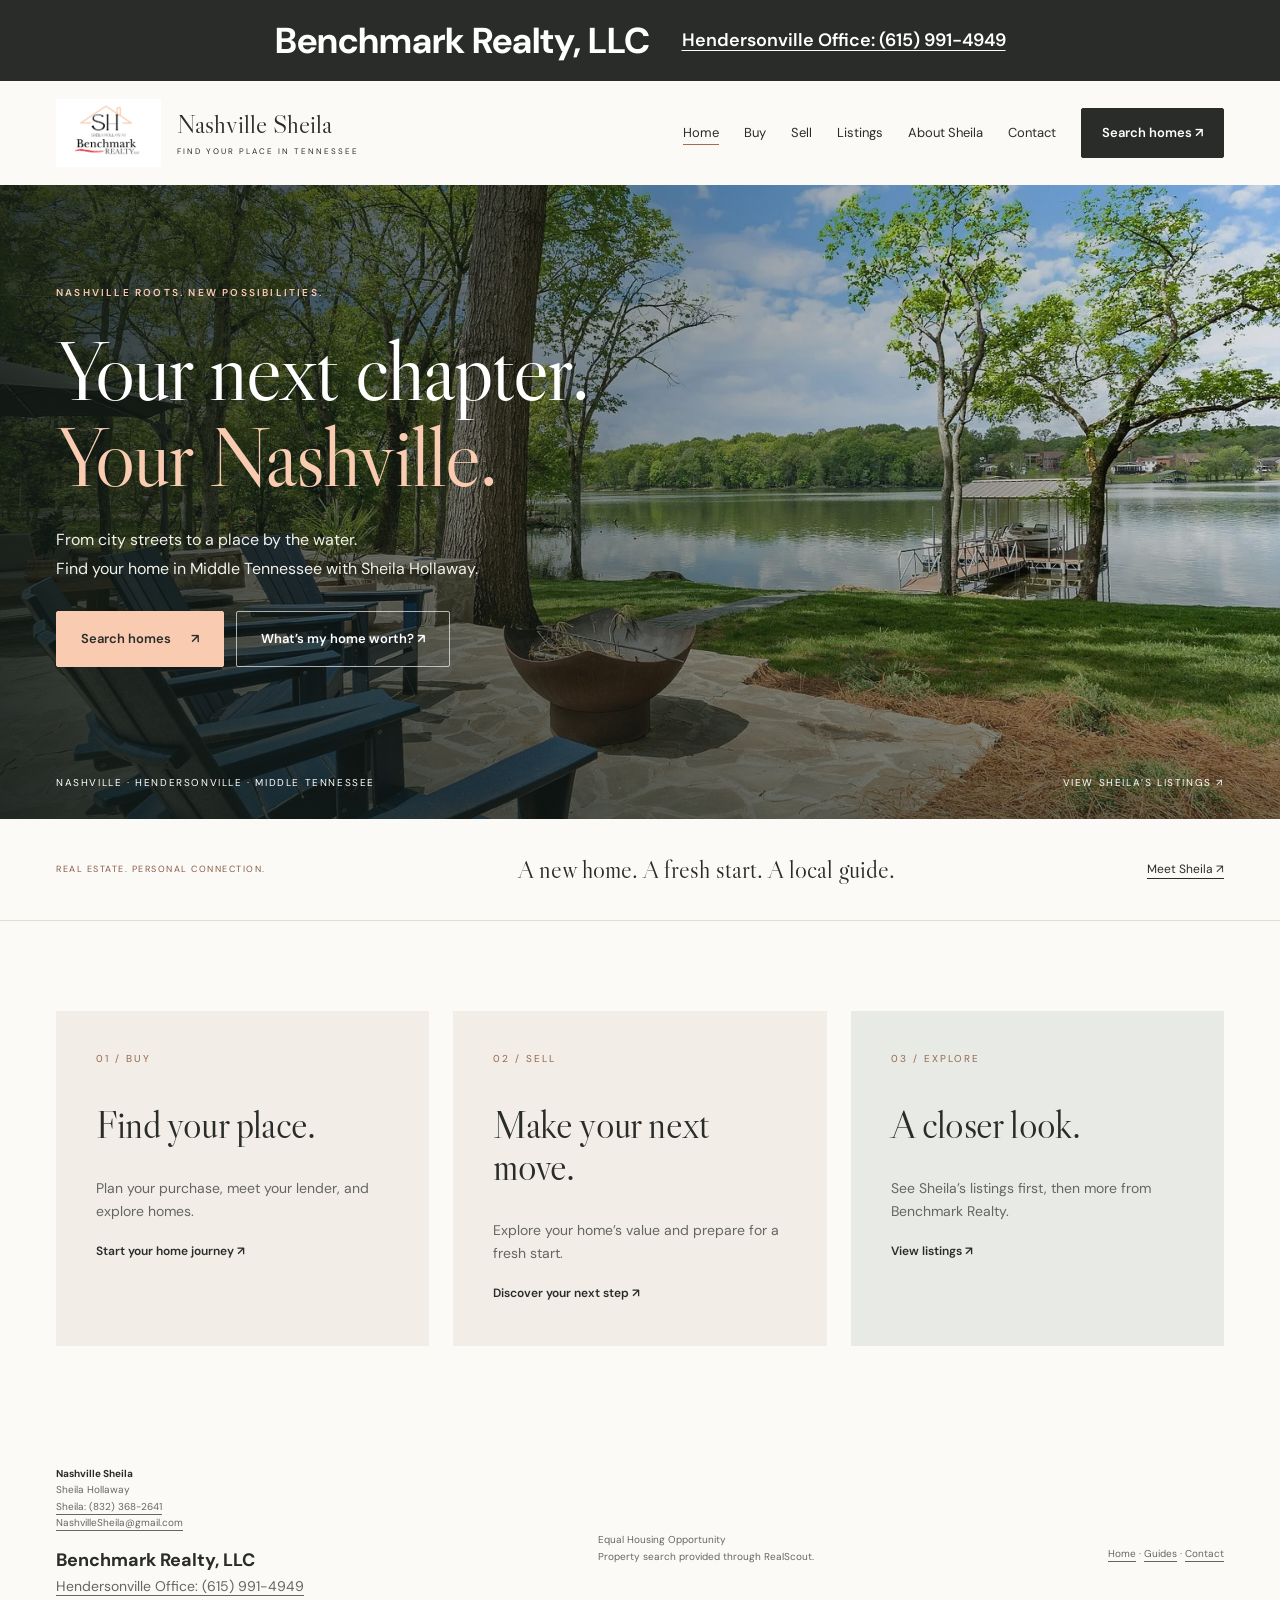
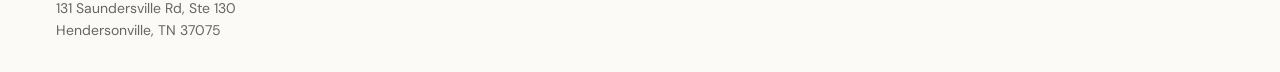
==== commit 21ee0606: "Display Benchmark Hendersonville office contact prominently across website" ====
--- a/website/index.html
+++ b/website/index.html
@@ -1,7 +1,7 @@
 <!doctype html>
 <html lang="en"><head><meta charset="utf-8"><meta name="viewport" content="width=device-width, initial-scale=1"><meta name="description" content="Explore Nashville and Hendersonville real estate with Sheila Hollaway of Benchmark Realty. Start your home search with RealScout."><title>Nashville Sheila | Nashville & Hendersonville Real Estate</title><link rel="stylesheet" href="style.css"><script src="https://em.realscout.com/widgets/realscout-web-components.umd.js" type="module"></script></head>
 <body><a class="skip" href="#main">Skip to content</a>
-<div class="topline">Nashville & Hendersonville, Tennessee · Benchmark Realty, LLC</div>
+<div class="topline brokerage-banner"><strong>Benchmark Realty, LLC</strong><a href="tel:+16159914949">Hendersonville Office: (615) 991-4949</a></div>
 <header class="header wrap"><a class="brand" href="index.html" aria-label="Nashville Sheila home"><img src="assets/sheila-hollaway-benchmark-logo.jpg" alt="Sheila Hollaway, Benchmark Realty LLC"><span class="brand-name">Nashville Sheila<small>Find your place in Tennessee</small></span></a><nav class="nav" aria-label="Main navigation"><a href="index.html" aria-current="page">Home</a><a href="buy.html">Buy</a><a href="sell.html">Sell</a><a href="listings.html">Listings</a><a href="about.html">About Sheila</a><a href="contact.html">Contact</a><a class="button" href="search.html">Search homes ↗</a></nav></header>
-<main id="main"><section class="hero modern-hero"><img class="hero-backdrop" src="assets/lakefront.webp" alt="Lakeside patio with blue chairs, mature trees, and a dock in Middle Tennessee" width="1536" height="1152" fetchpriority="high"><div class="hero-shade"></div><div class="hero-content wrap"><span class="eyebrow">Nashville roots. New possibilities.</span><h1>Your next chapter.<br><em>Your Nashville.</em></h1><p>From city streets to a place by the water.<br>Find your home in Middle Tennessee with Sheila Hollaway.</p><div class="actions"><a class="button light" href="search.html">Search homes <span aria-hidden="true">↗</span></a><a class="button hero-outline" href="sell.html">What’s my home worth? ↗</a></div></div><div class="hero-bottom wrap"><span>Nashville · Hendersonville · Middle Tennessee</span><a href="listings.html">View Sheila’s listings ↗</a></div></section><div class="welcome-strip wrap"><span>REAL ESTATE. PERSONAL CONNECTION.</span><p>A new home. A fresh start. A local guide.</p><a href="about.html">Meet Sheila ↗</a></div><section class="section wrap home-paths"><a class="place" href="buy.html"><span class="number">01 / BUY</span><h2>Find your place.</h2><p>Plan your purchase, meet your lender, and explore homes.</p><span class="textlink">Start your home journey ↗</span></a><a class="place" href="sell.html"><span class="number">02 / SELL</span><h2>Make your next move.</h2><p>Explore your home’s value and prepare for a fresh start.</p><span class="textlink">Discover your next step ↗</span></a><a class="place" href="listings.html"><span class="number">03 / EXPLORE</span><h2>A closer look.</h2><p>See Sheila’s listings first, then more from Benchmark Realty.</p><span class="textlink">View listings ↗</span></a></section></main><footer class="footer wrap"><div><strong>Nashville Sheila</strong><br>Sheila Hollaway · Benchmark Realty, LLC<br>Nashville & Hendersonville, Tennessee</div><p>Equal Housing Opportunity<br>Property search provided through RealScout.</p><div class="footer-pages"><a href="index.html">Home</a> · <a href="guides.html">Guides</a> · <a href="contact.html">Contact</a></div></footer>
+<main id="main"><section class="hero modern-hero"><img class="hero-backdrop" src="assets/lakefront.webp" alt="Lakeside patio with blue chairs, mature trees, and a dock in Middle Tennessee" width="1536" height="1152" fetchpriority="high"><div class="hero-shade"></div><div class="hero-content wrap"><span class="eyebrow">Nashville roots. New possibilities.</span><h1>Your next chapter.<br><em>Your Nashville.</em></h1><p>From city streets to a place by the water.<br>Find your home in Middle Tennessee with Sheila Hollaway.</p><div class="actions"><a class="button light" href="search.html">Search homes <span aria-hidden="true">↗</span></a><a class="button hero-outline" href="sell.html">What’s my home worth? ↗</a></div></div><div class="hero-bottom wrap"><span>Nashville · Hendersonville · Middle Tennessee</span><a href="listings.html">View Sheila’s listings ↗</a></div></section><div class="welcome-strip wrap"><span>REAL ESTATE. PERSONAL CONNECTION.</span><p>A new home. A fresh start. A local guide.</p><a href="about.html">Meet Sheila ↗</a></div><section class="section wrap home-paths"><a class="place" href="buy.html"><span class="number">01 / BUY</span><h2>Find your place.</h2><p>Plan your purchase, meet your lender, and explore homes.</p><span class="textlink">Start your home journey ↗</span></a><a class="place" href="sell.html"><span class="number">02 / SELL</span><h2>Make your next move.</h2><p>Explore your home’s value and prepare for a fresh start.</p><span class="textlink">Discover your next step ↗</span></a><a class="place" href="listings.html"><span class="number">03 / EXPLORE</span><h2>A closer look.</h2><p>See Sheila’s listings first, then more from Benchmark Realty.</p><span class="textlink">View listings ↗</span></a></section></main><footer class="footer wrap"><div><strong>Nashville Sheila</strong><br>Sheila Hollaway<br><a href="tel:+18323682641">Sheila: (832) 368-2641</a><br><a href="mailto:NashvilleSheila@gmail.com">NashvilleSheila@gmail.com</a><div class="footer-brokerage"><strong>Benchmark Realty, LLC</strong><br><a href="tel:+16159914949">Hendersonville Office: (615) 991-4949</a><br>131 Saundersville Rd, Ste 130<br>Hendersonville, TN 37075</div></div><p>Equal Housing Opportunity<br>Property search provided through RealScout.</p><div class="footer-pages"><a href="index.html">Home</a> · <a href="guides.html">Guides</a> · <a href="contact.html">Contact</a></div></footer>
 </body></html>
--- a/website/style.css
+++ b/website/style.css
@@ -88,3 +88,16 @@
 main>.embedded-search{margin-bottom:70px}
 @media(max-width:900px){.home-paths{grid-template-columns:1fr}.home-paths .place .number{margin-bottom:20px}.nav{gap:15px}}
 @media(max-width:700px){.nav{gap:12px}.page-heading{font-size:42px}.home-paths h2{font-size:36px}}
+
+/* Brokerage identification and office contact on every page. */
+.topline.brokerage-banner{display:flex;flex-wrap:wrap;align-items:center;justify-content:center;gap:8px 32px;padding:18px 24px;text-transform:none;letter-spacing:0;line-height:1.25}
+.brokerage-banner strong{font-size:36px;font-weight:700}
+.brokerage-banner a{font-size:18px;font-weight:600;text-underline-offset:4px}
+.brokerage-banner a:focus-visible{outline-color:var(--peach)}
+.footer-brokerage{margin-top:14px;font-size:14px;line-height:1.6}
+.footer-brokerage strong{font-size:18px}
+.contact-brokerage{border-top:1px solid #cfc0b3;margin-top:24px;padding-top:20px}
+.contact-brokerage>strong{display:block;font-family:'Libre Caslon Display',Georgia,serif;font-size:34px;font-weight:400;line-height:1.2;margin-bottom:12px}
+.contact-brokerage>a{display:block;font-size:16px;text-underline-offset:4px}
+.contact-brokerage p{margin-top:16px}
+@media(max-width:700px){.topline.brokerage-banner{gap:9px;padding:16px}.brokerage-banner strong{font-size:34px}.brokerage-banner a{font-size:16px}}
